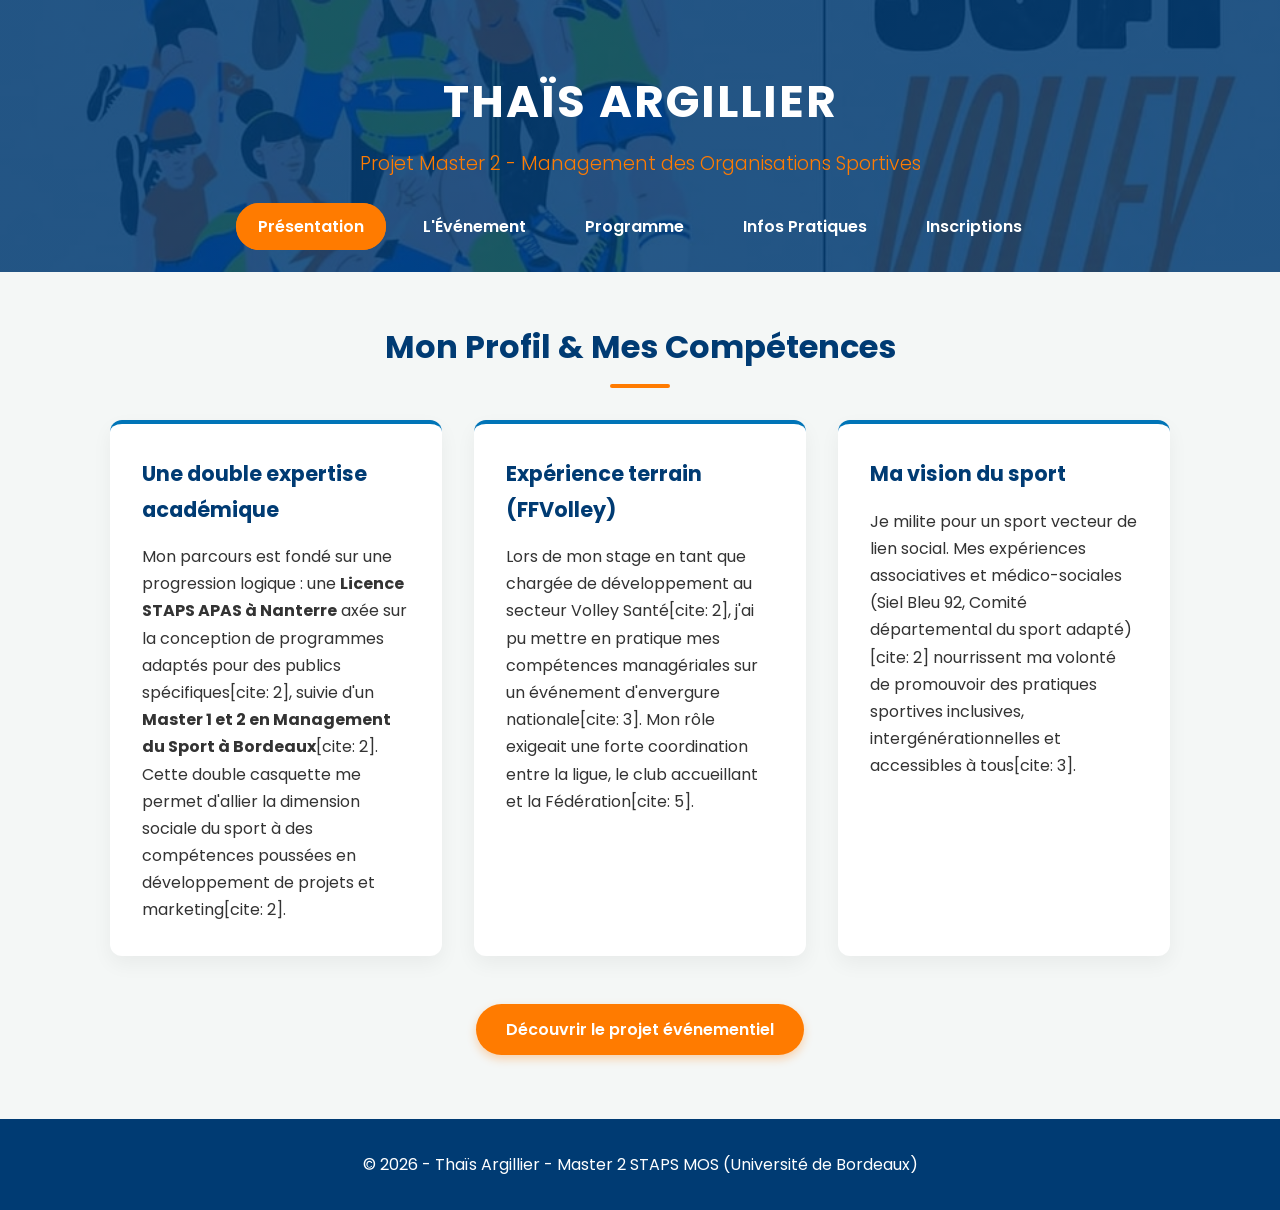
==== index.html @ 85fd7bfa "Add files via upload" ====
<!DOCTYPE html>
<html lang="fr">
<head>
    <meta charset="UTF-8">
    <meta name="viewport" content="width=device-width, initial-scale=1.0">
    <title>Thaïs Argillier - Management du Sport</title>
    <link rel="stylesheet" href="style.css">
</head>
<body>
    <header>
        <h1>Thaïs Argillier</h1>
        <h2>Projet Master 2 - Management des Organisations Sportives</h2>
        <nav>
            <ul>
                <li><a href="index.html" class="active">Présentation</a></li>
                <li><a href="description.html">L'Événement</a></li>
                <li><a href="programme.html">Programme</a></li>
                <li><a href="infos.html">Infos Pratiques</a></li>
                <li><a href="inscription.html">Inscriptions</a></li>
            </ul>
        </nav>
    </header>

    <main>
        <h2 class="section-title">Mon Profil & Mes Compétences</h2>
        
        <div class="grid-3">
            <div class="card">
                <h3>Une double expertise académique</h3>
                <p>Mon parcours est fondé sur une progression logique : une <strong>Licence STAPS APAS à Nanterre</strong> axée sur la conception de programmes adaptés pour des publics spécifiques[cite: 2], suivie d'un <strong>Master 1 et 2 en Management du Sport à Bordeaux</strong>[cite: 2]. Cette double casquette me permet d'allier la dimension sociale du sport à des compétences poussées en développement de projets et marketing[cite: 2].</p>
            </div>
            
            <div class="card">
                <h3>Expérience terrain (FFVolley)</h3>
                <p>Lors de mon stage en tant que chargée de développement au secteur Volley Santé[cite: 2], j'ai pu mettre en pratique mes compétences managériales sur un événement d'envergure nationale[cite: 3]. Mon rôle exigeait une forte coordination entre la ligue, le club accueillant et la Fédération[cite: 5].</p>
            </div>
            
            <div class="card">
                <h3>Ma vision du sport</h3>
                <p>Je milite pour un sport vecteur de lien social. Mes expériences associatives et médico-sociales (Siel Bleu 92, Comité départemental du sport adapté)[cite: 2] nourrissent ma volonté de promouvoir des pratiques sportives inclusives, intergénérationnelles et accessibles à tous[cite: 3].</p>
            </div>
        </div>

        <div class="cta-container">
            <a href="description.html" class="btn">Découvrir le projet événementiel</a>
        </div>
    </main>

    <footer>
        <p>&copy; 2026 - Thaïs Argillier - Master 2 STAPS MOS (Université de Bordeaux)</p>
    </footer>
</body>
</html>
---- style.css ----
@import url('https://fonts.googleapis.com/css2?family=Poppins:wght@300;400;600;700&display=swap');

:root {
    --primary-blue: #003B73;
    --secondary-blue: #0074B7;
    --accent-orange: #FF7B00;
    --bg-light: #F4F7F6;
    --text-dark: #333333;
    --white: #FFFFFF;
}

* {
    margin: 0;
    padding: 0;
    box-sizing: border-box;
}

body {
    font-family: 'Poppins', sans-serif;
    background-color: var(--bg-light);
    color: var(--text-dark);
    line-height: 1.7;
}

/* Header Banderole avec image */
header {
    background: linear-gradient(rgba(0, 59, 115, 0.85), rgba(0, 59, 115, 0.85)), url('images/affiche%20challenge.jpg') center/cover no-repeat;
    color: var(--white);
    padding: 4rem 2rem 2rem 2rem;
    text-align: center;
}

header h1 {
    font-size: 2.8rem;
    font-weight: 700;
    margin-bottom: 0.5rem;
    text-transform: uppercase;
    letter-spacing: 2px;
}

header h2 {
    font-size: 1.2rem;
    font-weight: 300;
    color: var(--accent-orange);
}

/* Menu de navigation */
nav {
    margin-top: 2rem;
}

nav ul {
    list-style: none;
    display: flex;
    justify-content: center;
    gap: 15px;
    flex-wrap: wrap;
}

nav ul li a {
    color: var(--white);
    text-decoration: none;
    padding: 10px 20px;
    font-weight: 600;
    border-radius: 25px;
    border: 2px solid transparent;
    transition: all 0.3s ease;
}

nav ul li a:hover, nav ul li a.active {
    background-color: var(--accent-orange);
    border-color: var(--accent-orange);
}

/* Conteneur principal et structure en colonnes */
main {
    max-width: 1100px;
    margin: 3rem auto;
    padding: 0 20px;
}

.section-title {
    text-align: center;
    color: var(--primary-blue);
    font-size: 2rem;
    margin-bottom: 2rem;
    position: relative;
}

.section-title::after {
    content: '';
    width: 60px;
    height: 4px;
    background-color: var(--accent-orange);
    display: block;
    margin: 10px auto 0;
    border-radius: 2px;
}

/* Grilles CSS pour les colonnes */
.grid-2, .grid-3 {
    display: grid;
    gap: 2rem;
    margin-bottom: 3rem;
}

.grid-2 { grid-template-columns: repeat(auto-fit, minmax(400px, 1fr)); }
.grid-3 { grid-template-columns: repeat(auto-fit, minmax(300px, 1fr)); }

/* Design des cartes (Cards) */
.card {
    background: var(--white);
    padding: 2rem;
    border-radius: 12px;
    box-shadow: 0 8px 20px rgba(0,0,0,0.05);
    transition: transform 0.3s ease;
    border-top: 4px solid var(--secondary-blue);
}

.card:hover {
    transform: translateY(-5px);
    box-shadow: 0 12px 25px rgba(0,0,0,0.1);
}

.card h3 {
    color: var(--primary-blue);
    margin-bottom: 1rem;
    font-size: 1.3rem;
}

/* Boutons (Liens entre pages) */
.cta-container {
    text-align: center;
    margin: 3rem 0;
}

.btn {
    display: inline-block;
    background-color: var(--accent-orange);
    color: var(--white);
    padding: 12px 30px;
    text-decoration: none;
    font-weight: 600;
    border-radius: 30px;
    transition: background 0.3s ease, transform 0.2s ease;
    box-shadow: 0 4px 10px rgba(255, 123, 0, 0.3);
}

.btn:hover {
    background-color: #e66a00;
    transform: scale(1.05);
}

/* Images */
.img-fluid {
    max-width: 100%;
    height: auto;
    border-radius: 12px;
    box-shadow: 0 5px 15px rgba(0,0,0,0.1);
}

/* Formulaire */
form.card {
    max-width: 700px;
    margin: 0 auto;
}

.form-group {
    margin-bottom: 1.5rem;
}

.form-group label {
    display: block;
    font-weight: 600;
    margin-bottom: 0.5rem;
    color: var(--primary-blue);
}

.form-group input, .form-group select {
    width: 100%;
    padding: 12px;
    border: 1px solid #ccc;
    border-radius: 6px;
    font-family: inherit;
}

.form-group input:focus {
    outline: none;
    border-color: var(--secondary-blue);
    box-shadow: 0 0 5px rgba(0, 116, 183, 0.3);
}

button[type="submit"] {
    border: none;
    cursor: pointer;
    width: 100%;
    font-size: 1.1rem;
}

/* Footer */
footer {
    background-color: var(--primary-blue);
    color: var(--white);
    text-align: center;
    padding: 2rem;
    margin-top: 4rem;
}
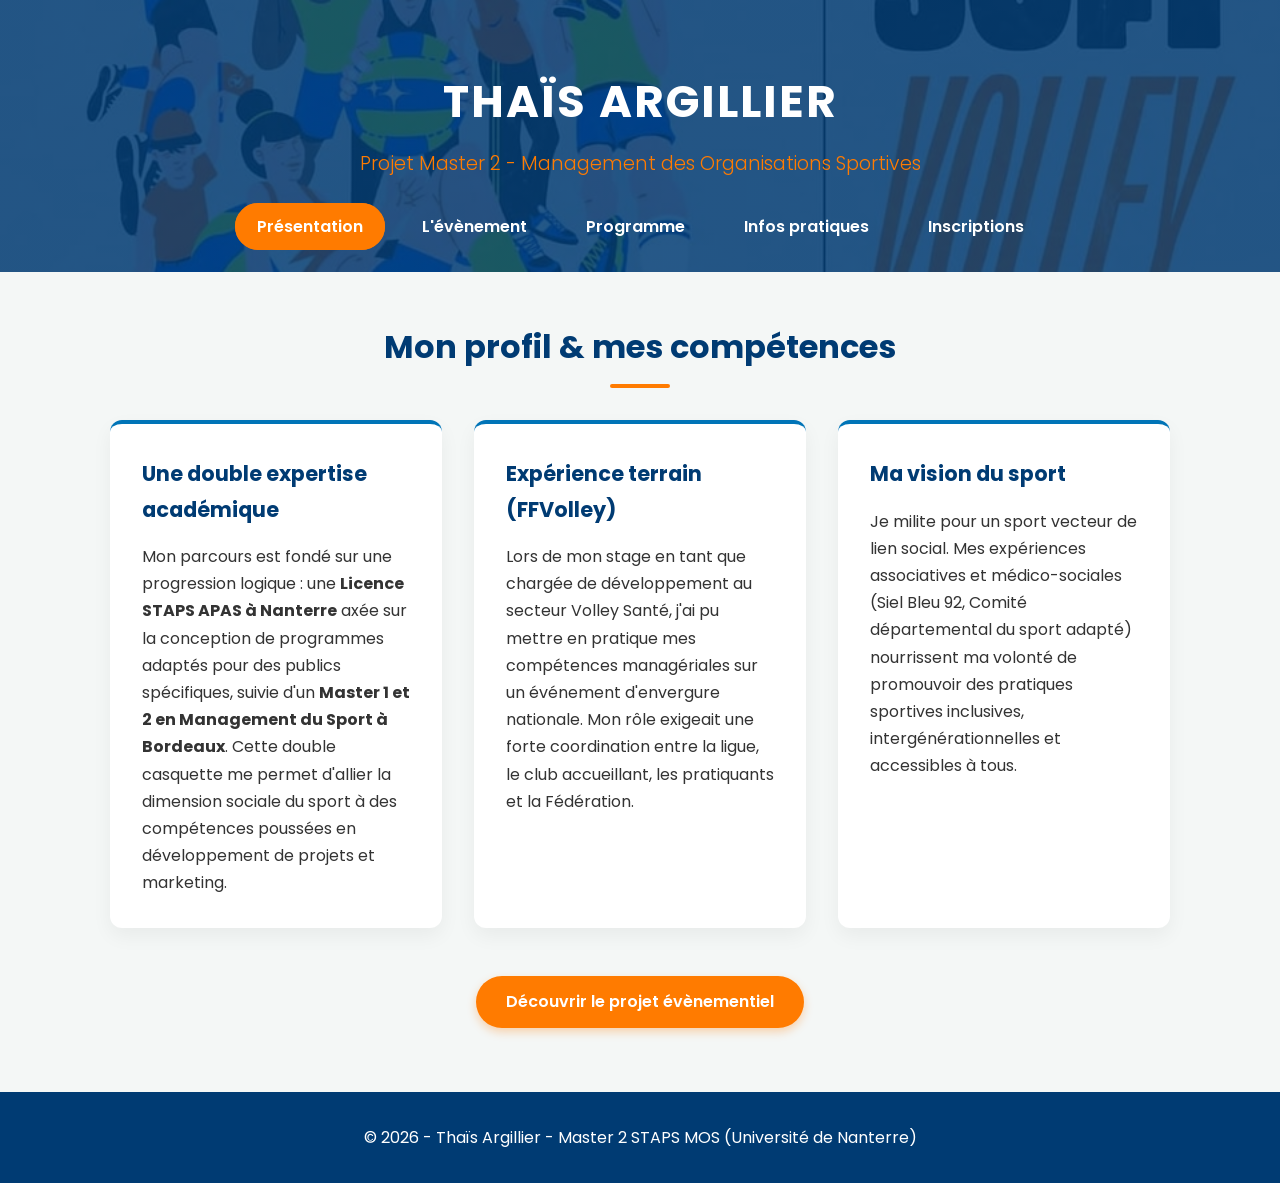
==== commit 8dd1d724: "Add files via upload" ====
--- a/index.html
+++ b/index.html
@@ -13,41 +13,41 @@
         <nav>
             <ul>
                 <li><a href="index.html" class="active">Présentation</a></li>
-                <li><a href="description.html">L'Événement</a></li>
+                <li><a href="description.html">L'évènement</a></li>
                 <li><a href="programme.html">Programme</a></li>
-                <li><a href="infos.html">Infos Pratiques</a></li>
+                <li><a href="infos.html">Infos pratiques</a></li>
                 <li><a href="inscription.html">Inscriptions</a></li>
             </ul>
         </nav>
     </header>
 
     <main>
-        <h2 class="section-title">Mon Profil & Mes Compétences</h2>
+        <h2 class="section-title">Mon profil & mes compétences</h2>
         
         <div class="grid-3">
             <div class="card">
                 <h3>Une double expertise académique</h3>
-                <p>Mon parcours est fondé sur une progression logique : une <strong>Licence STAPS APAS à Nanterre</strong> axée sur la conception de programmes adaptés pour des publics spécifiques[cite: 2], suivie d'un <strong>Master 1 et 2 en Management du Sport à Bordeaux</strong>[cite: 2]. Cette double casquette me permet d'allier la dimension sociale du sport à des compétences poussées en développement de projets et marketing[cite: 2].</p>
+                <p>Mon parcours est fondé sur une progression logique : une <strong>Licence STAPS APAS à Nanterre</strong> axée sur la conception de programmes adaptés pour des publics spécifiques, suivie d'un <strong>Master 1 et 2 en Management du Sport à Bordeaux</strong>. Cette double casquette me permet d'allier la dimension sociale du sport à des compétences poussées en développement de projets et marketing.</p>
             </div>
             
             <div class="card">
                 <h3>Expérience terrain (FFVolley)</h3>
-                <p>Lors de mon stage en tant que chargée de développement au secteur Volley Santé[cite: 2], j'ai pu mettre en pratique mes compétences managériales sur un événement d'envergure nationale[cite: 3]. Mon rôle exigeait une forte coordination entre la ligue, le club accueillant et la Fédération[cite: 5].</p>
+                <p>Lors de mon stage en tant que chargée de développement au secteur Volley Santé, j'ai pu mettre en pratique mes compétences managériales sur un événement d'envergure nationale. Mon rôle exigeait une forte coordination entre la ligue, le club accueillant, les pratiquants et la Fédération.</p>
             </div>
             
             <div class="card">
                 <h3>Ma vision du sport</h3>
-                <p>Je milite pour un sport vecteur de lien social. Mes expériences associatives et médico-sociales (Siel Bleu 92, Comité départemental du sport adapté)[cite: 2] nourrissent ma volonté de promouvoir des pratiques sportives inclusives, intergénérationnelles et accessibles à tous[cite: 3].</p>
+                <p>Je milite pour un sport vecteur de lien social. Mes expériences associatives et médico-sociales (Siel Bleu 92, Comité départemental du sport adapté) nourrissent ma volonté de promouvoir des pratiques sportives inclusives, intergénérationnelles et accessibles à tous.</p>
             </div>
         </div>
 
         <div class="cta-container">
-            <a href="description.html" class="btn">Découvrir le projet événementiel</a>
+            <a href="description.html" class="btn">Découvrir le projet évènementiel</a>
         </div>
     </main>
 
     <footer>
-        <p>&copy; 2026 - Thaïs Argillier - Master 2 STAPS MOS (Université de Bordeaux)</p>
+        <p>&copy; 2026 - Thaïs Argillier - Master 2 STAPS MOS (Université de Nanterre)</p>
     </footer>
 </body>
 </html>
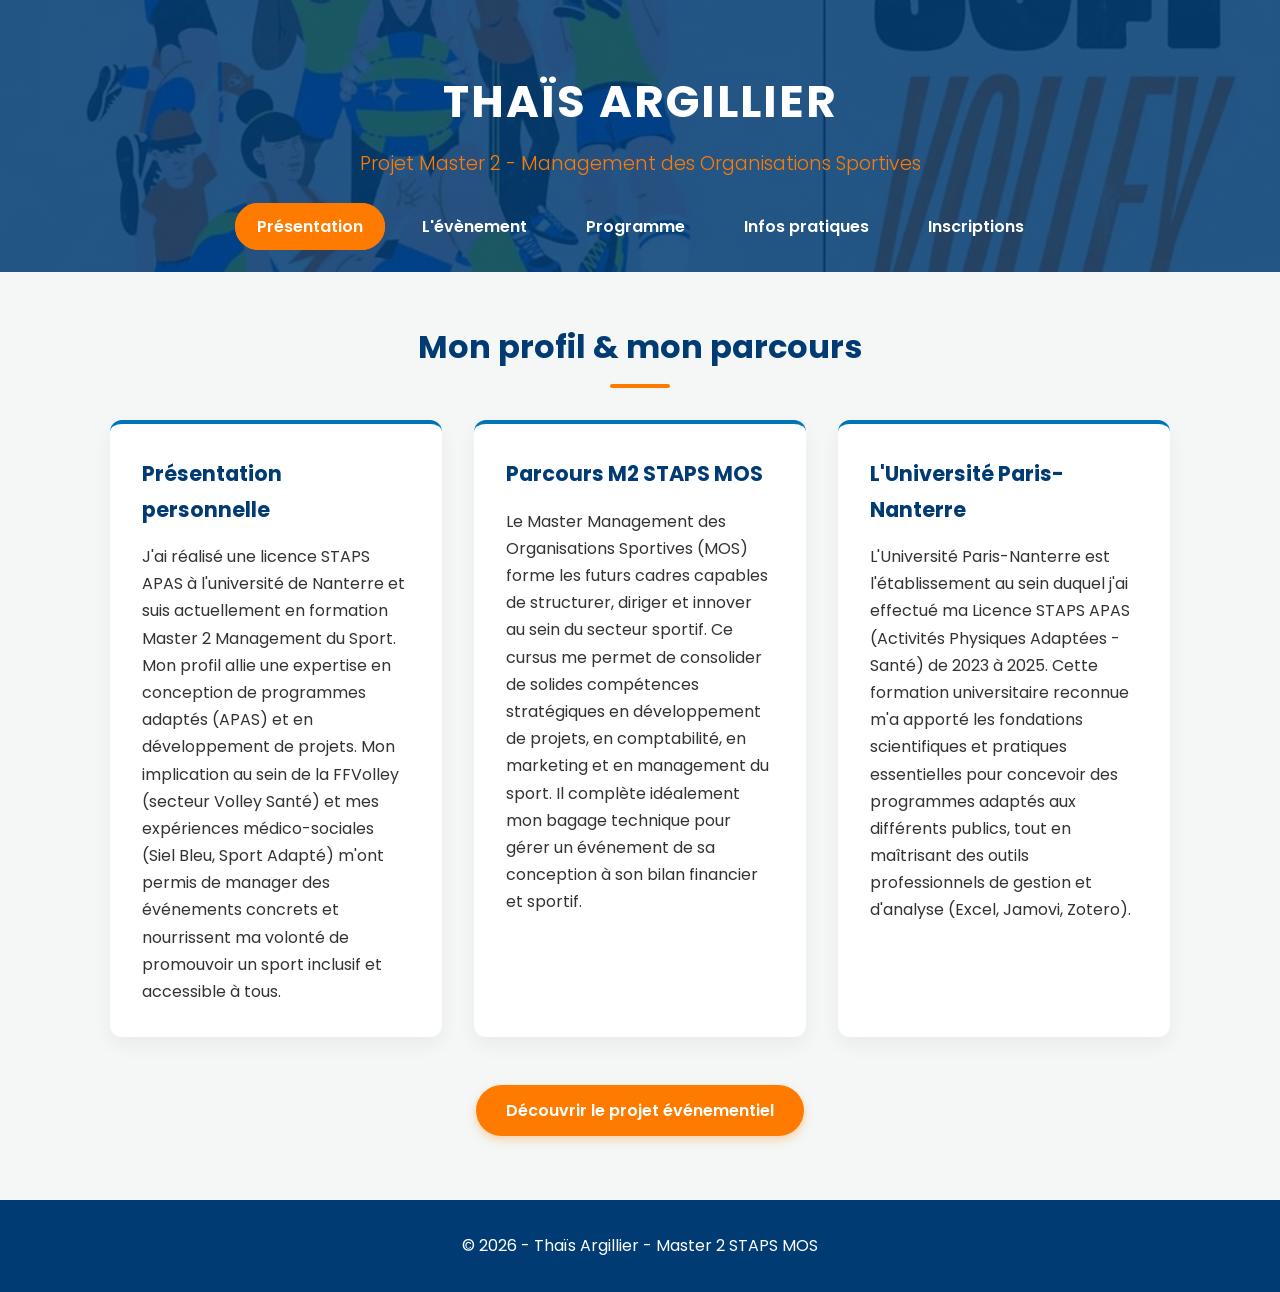
==== commit 61c1e7a2: "Add files via upload" ====
--- a/index.html
+++ b/index.html
@@ -22,32 +22,35 @@
     </header>
 
     <main>
-        <h2 class="section-title">Mon profil & mes compétences</h2>
+        <h2 class="section-title">Mon profil & mon parcours</h2>
         
         <div class="grid-3">
+            <!-- Colonne 1 : Présentation personnelle regroupée -->
             <div class="card">
-                <h3>Une double expertise académique</h3>
-                <p>Mon parcours est fondé sur une progression logique : une <strong>Licence STAPS APAS à Nanterre</strong> axée sur la conception de programmes adaptés pour des publics spécifiques, suivie d'un <strong>Master 1 et 2 en Management du Sport à Bordeaux</strong>. Cette double casquette me permet d'allier la dimension sociale du sport à des compétences poussées en développement de projets et marketing.</p>
+                <h3>Présentation personnelle</h3>
+                <p>J'ai réalisé une licence STAPS APAS à l'université de Nanterre et suis actuellement en formation Master 2 Management du Sport. Mon profil allie une expertise en conception de programmes adaptés (APAS) et en développement de projets. Mon implication au sein de la FFVolley (secteur Volley Santé) et mes expériences médico-sociales (Siel Bleu, Sport Adapté) m'ont permis de manager des événements concrets et nourrissent ma volonté de promouvoir un sport inclusif et accessible à tous.</p>
             </div>
             
+            <!-- Colonne 2 : Parcours M2 STAPS MOS -->
             <div class="card">
-                <h3>Expérience terrain (FFVolley)</h3>
-                <p>Lors de mon stage en tant que chargée de développement au secteur Volley Santé, j'ai pu mettre en pratique mes compétences managériales sur un événement d'envergure nationale. Mon rôle exigeait une forte coordination entre la ligue, le club accueillant, les pratiquants et la Fédération.</p>
+                <h3>Parcours M2 STAPS MOS</h3>
+                <p>Le Master Management des Organisations Sportives (MOS) forme les futurs cadres capables de structurer, diriger et innover au sein du secteur sportif. Ce cursus me permet de consolider de solides compétences stratégiques en développement de projets, en comptabilité, en marketing et en management du sport. Il complète idéalement mon bagage technique pour gérer un événement de sa conception à son bilan financier et sportif.</p>
             </div>
             
+            <!-- Colonne 3 : Université Paris-Nanterre -->
             <div class="card">
-                <h3>Ma vision du sport</h3>
-                <p>Je milite pour un sport vecteur de lien social. Mes expériences associatives et médico-sociales (Siel Bleu 92, Comité départemental du sport adapté) nourrissent ma volonté de promouvoir des pratiques sportives inclusives, intergénérationnelles et accessibles à tous.</p>
+                <h3>L'Université Paris-Nanterre</h3>
+                <p>L'Université Paris-Nanterre est l'établissement au sein duquel j'ai effectué ma Licence STAPS APAS (Activités Physiques Adaptées - Santé) de 2023 à 2025. Cette formation universitaire reconnue m'a apporté les fondations scientifiques et pratiques essentielles pour concevoir des programmes adaptés aux différents publics, tout en maîtrisant des outils professionnels de gestion et d'analyse (Excel, Jamovi, Zotero).</p>
             </div>
         </div>
 
         <div class="cta-container">
-            <a href="description.html" class="btn">Découvrir le projet évènementiel</a>
+            <a href="description.html" class="btn">Découvrir le projet événementiel</a>
         </div>
     </main>
 
     <footer>
-        <p>&copy; 2026 - Thaïs Argillier - Master 2 STAPS MOS (Université de Nanterre)</p>
+        <p>&copy; 2026 - Thaïs Argillier - Master 2 STAPS MOS</p>
     </footer>
 </body>
 </html>
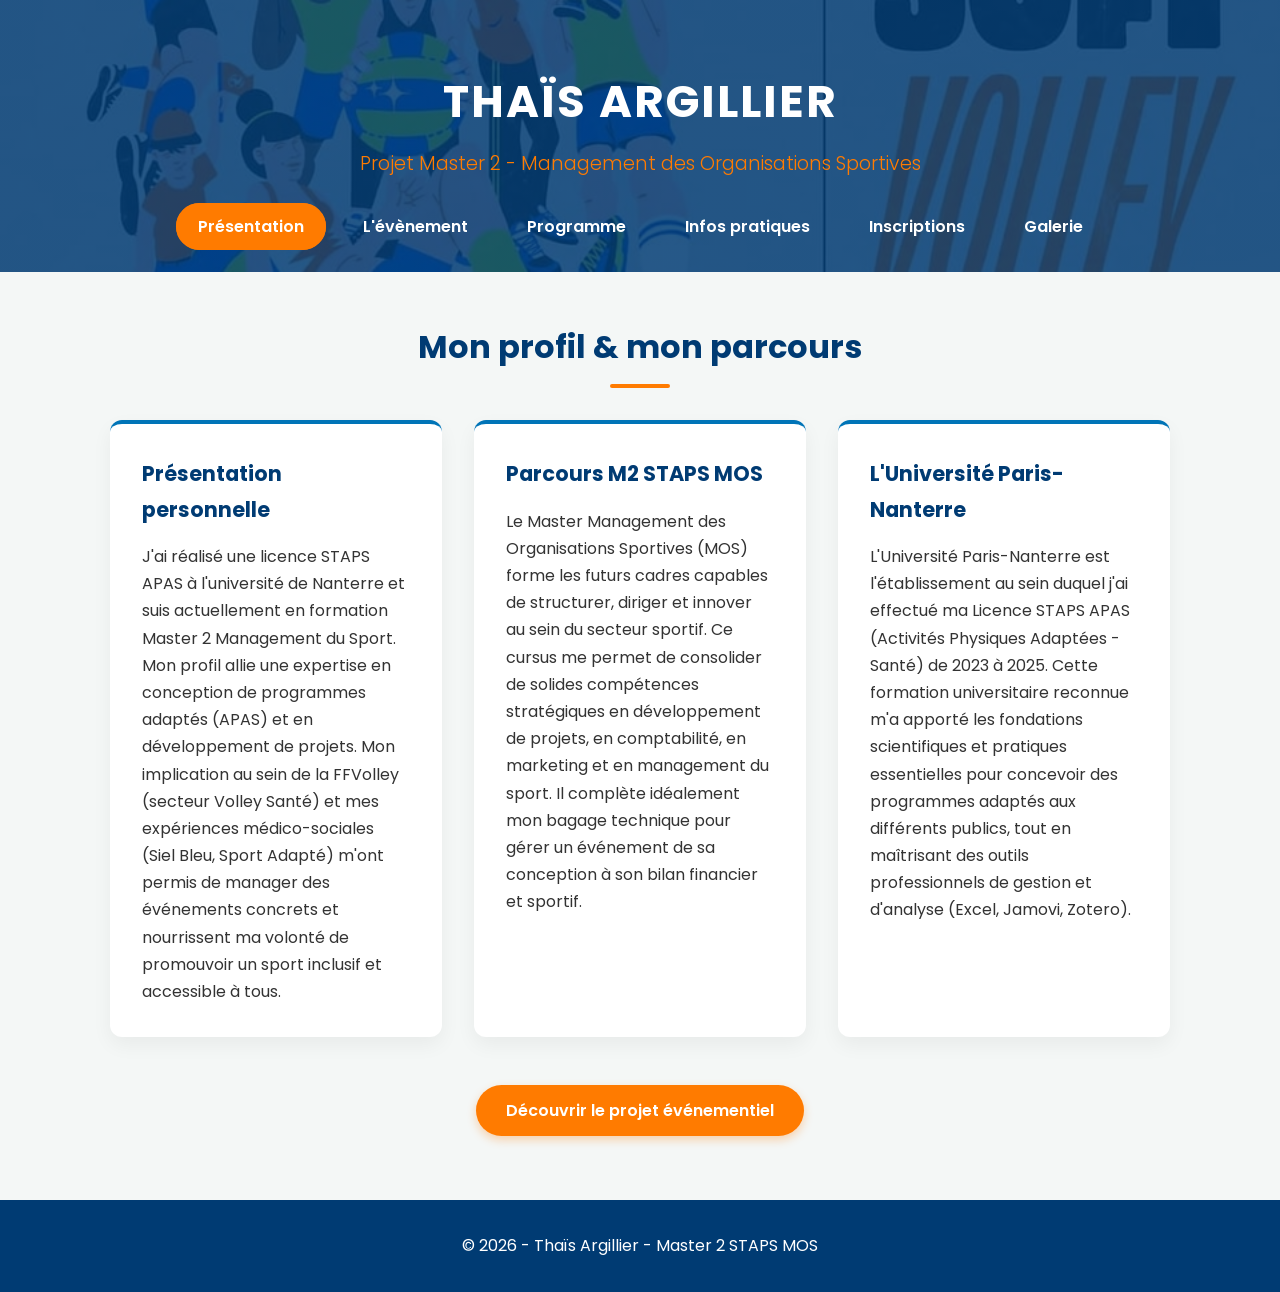
==== commit 90d51226: "Add files via upload" ====
--- a/index.html
+++ b/index.html
@@ -17,6 +17,7 @@
                 <li><a href="programme.html">Programme</a></li>
                 <li><a href="infos.html">Infos pratiques</a></li>
                 <li><a href="inscription.html">Inscriptions</a></li>
+                <li><a href="galerie.html">Galerie</a></li>
             </ul>
         </nav>
     </header>
--- a/style.css
+++ b/style.css
@@ -204,4 +204,27 @@
     text-align: center;
     padding: 2rem;
     margin-top: 4rem;
+}
+
+/* Grille pour la page Galerie */
+.gallery-grid {
+    display: grid;
+    grid-template-columns: repeat(auto-fit, minmax(300px, 1fr));
+    gap: 1.5rem;
+    margin-top: 2rem;
+}
+
+.gallery-grid img {
+    width: 100%;
+    height: 280px;
+    object-fit: cover; /* Recadre l'image proprement sans la déformer */
+    border-radius: 12px;
+    box-shadow: 0 5px 15px rgba(0,0,0,0.1);
+    transition: transform 0.3s ease;
+    margin: 0; 
+}
+
+.gallery-grid img:hover {
+    transform: scale(1.05);
+    box-shadow: 0 10px 20px rgba(0,0,0,0.2);
 }
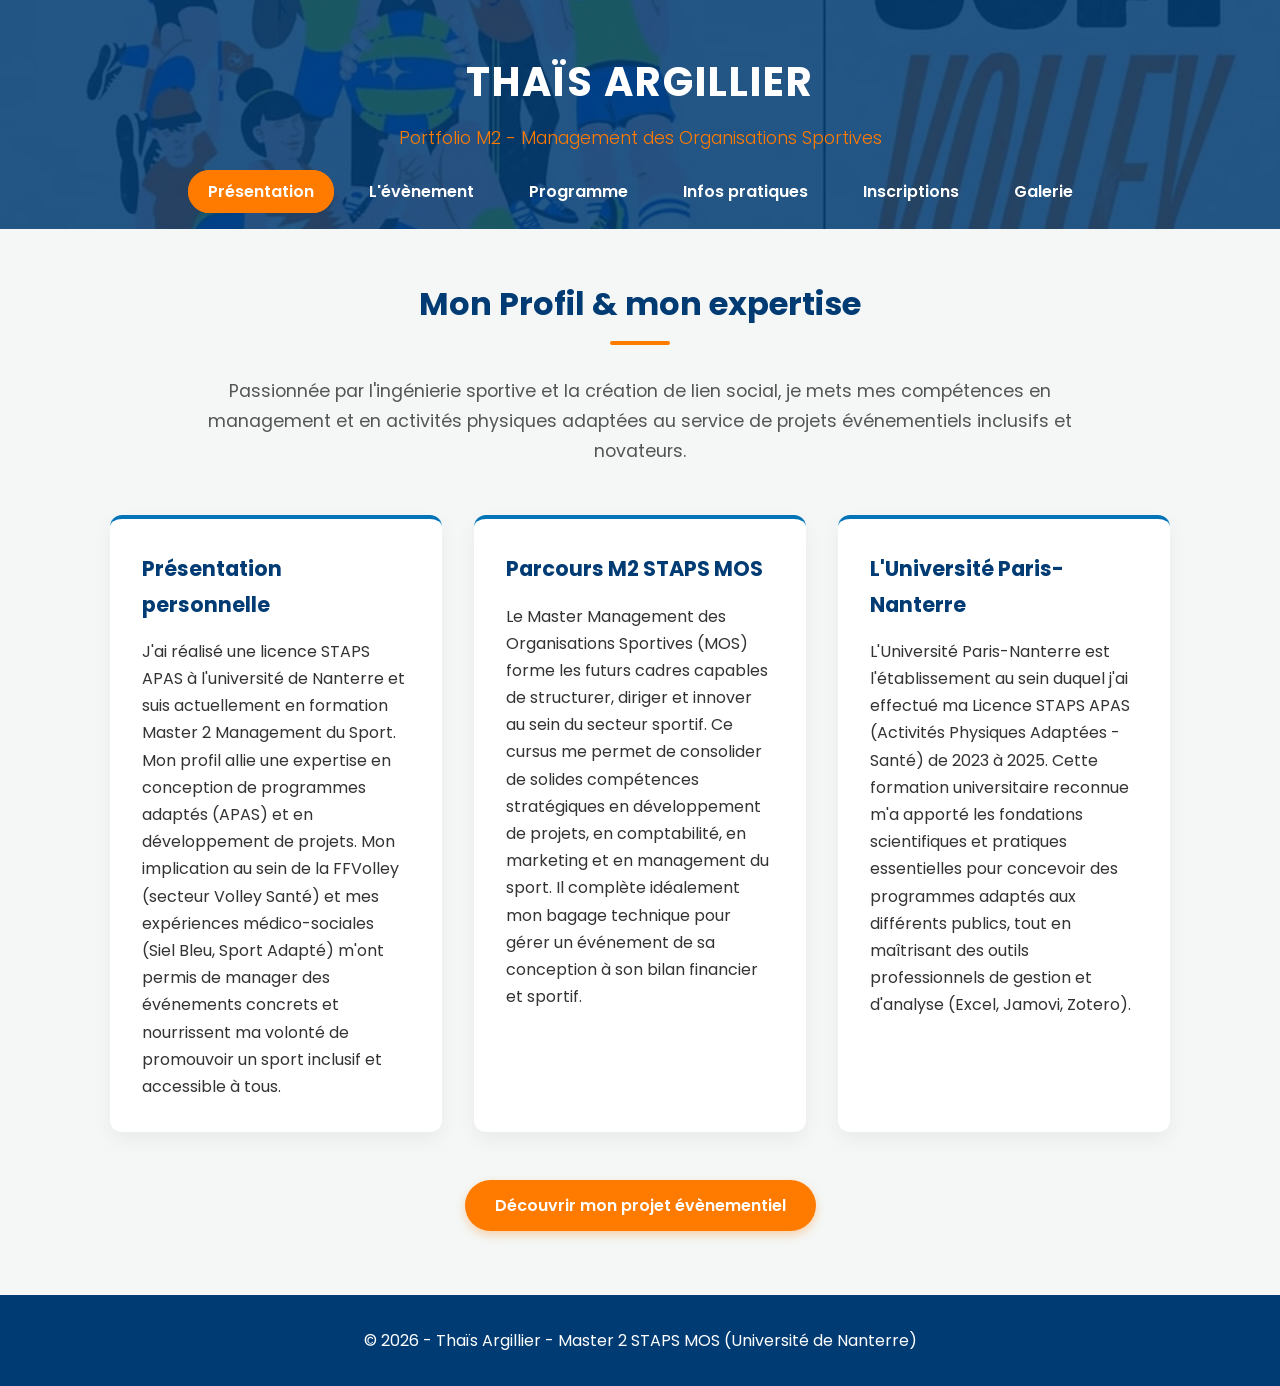
==== commit a67abb2e: "Add files via upload" ====
--- a/index.html
+++ b/index.html
@@ -9,7 +9,7 @@
 <body>
     <header>
         <h1>Thaïs Argillier</h1>
-        <h2>Projet Master 2 - Management des Organisations Sportives</h2>
+        <h2>Portfolio M2 - Management des Organisations Sportives</h2>
         <nav>
             <ul>
                 <li><a href="index.html" class="active">Présentation</a></li>
@@ -23,22 +23,20 @@
     </header>
 
     <main>
-        <h2 class="section-title">Mon profil & mon parcours</h2>
+        <h2 class="section-title">Mon Profil & mon expertise</h2>
+        <p class="intro-text">Passionnée par l'ingénierie sportive et la création de lien social, je mets mes compétences en management et en activités physiques adaptées au service de projets événementiels inclusifs et novateurs.</p>
         
         <div class="grid-3">
-            <!-- Colonne 1 : Présentation personnelle regroupée -->
             <div class="card">
                 <h3>Présentation personnelle</h3>
                 <p>J'ai réalisé une licence STAPS APAS à l'université de Nanterre et suis actuellement en formation Master 2 Management du Sport. Mon profil allie une expertise en conception de programmes adaptés (APAS) et en développement de projets. Mon implication au sein de la FFVolley (secteur Volley Santé) et mes expériences médico-sociales (Siel Bleu, Sport Adapté) m'ont permis de manager des événements concrets et nourrissent ma volonté de promouvoir un sport inclusif et accessible à tous.</p>
             </div>
             
-            <!-- Colonne 2 : Parcours M2 STAPS MOS -->
             <div class="card">
                 <h3>Parcours M2 STAPS MOS</h3>
                 <p>Le Master Management des Organisations Sportives (MOS) forme les futurs cadres capables de structurer, diriger et innover au sein du secteur sportif. Ce cursus me permet de consolider de solides compétences stratégiques en développement de projets, en comptabilité, en marketing et en management du sport. Il complète idéalement mon bagage technique pour gérer un événement de sa conception à son bilan financier et sportif.</p>
             </div>
             
-            <!-- Colonne 3 : Université Paris-Nanterre -->
             <div class="card">
                 <h3>L'Université Paris-Nanterre</h3>
                 <p>L'Université Paris-Nanterre est l'établissement au sein duquel j'ai effectué ma Licence STAPS APAS (Activités Physiques Adaptées - Santé) de 2023 à 2025. Cette formation universitaire reconnue m'a apporté les fondations scientifiques et pratiques essentielles pour concevoir des programmes adaptés aux différents publics, tout en maîtrisant des outils professionnels de gestion et d'analyse (Excel, Jamovi, Zotero).</p>
@@ -46,12 +44,12 @@
         </div>
 
         <div class="cta-container">
-            <a href="description.html" class="btn">Découvrir le projet événementiel</a>
+            <a href="description.html" class="btn">Découvrir mon projet évènementiel</a>
         </div>
     </main>
 
     <footer>
-        <p>&copy; 2026 - Thaïs Argillier - Master 2 STAPS MOS</p>
+        <p>&copy; 2026 - Thaïs Argillier - Master 2 STAPS MOS (Université de Nanterre)</p>
     </footer>
 </body>
 </html>
--- a/style.css
+++ b/style.css
@@ -22,16 +22,16 @@
     line-height: 1.7;
 }
 
-/* Header Banderole avec image */
+/* Header */
 header {
     background: linear-gradient(rgba(0, 59, 115, 0.85), rgba(0, 59, 115, 0.85)), url('images/affiche%20challenge.jpg') center/cover no-repeat;
     color: var(--white);
-    padding: 4rem 2rem 2rem 2rem;
+    padding: 3rem 2rem 1.5rem 2rem;
     text-align: center;
 }
 
 header h1 {
-    font-size: 2.8rem;
+    font-size: 2.5rem;
     font-weight: 700;
     margin-bottom: 0.5rem;
     text-transform: uppercase;
@@ -39,16 +39,13 @@
 }
 
 header h2 {
-    font-size: 1.2rem;
+    font-size: 1.1rem;
     font-weight: 300;
     color: var(--accent-orange);
 }
 
-/* Menu de navigation */
-nav {
-    margin-top: 2rem;
-}
-
+/* Menu */
+nav { margin-top: 1.5rem; }
 nav ul {
     list-style: none;
     display: flex;
@@ -56,23 +53,21 @@
     gap: 15px;
     flex-wrap: wrap;
 }
-
 nav ul li a {
     color: var(--white);
     text-decoration: none;
-    padding: 10px 20px;
+    padding: 8px 18px;
     font-weight: 600;
     border-radius: 25px;
     border: 2px solid transparent;
     transition: all 0.3s ease;
 }
-
 nav ul li a:hover, nav ul li a.active {
     background-color: var(--accent-orange);
     border-color: var(--accent-orange);
 }
 
-/* Conteneur principal et structure en colonnes */
+/* Structure principale */
 main {
     max-width: 1100px;
     margin: 3rem auto;
@@ -83,31 +78,39 @@
     text-align: center;
     color: var(--primary-blue);
     font-size: 2rem;
-    margin-bottom: 2rem;
+    margin-bottom: 1.5rem;
     position: relative;
 }
-
 .section-title::after {
     content: '';
     width: 60px;
     height: 4px;
     background-color: var(--accent-orange);
     display: block;
-    margin: 10px auto 0;
+    margin: 10px auto 2rem;
     border-radius: 2px;
 }
 
-/* Grilles CSS pour les colonnes */
-.grid-2, .grid-3 {
+/* Texte enrichi */
+.intro-text {
+    text-align: center;
+    max-width: 900px;
+    margin: 0 auto 3rem auto;
+    font-size: 1.1rem;
+    color: #555;
+}
+
+/* Grilles */
+.grid-2, .grid-3, .grid-4 {
     display: grid;
     gap: 2rem;
     margin-bottom: 3rem;
 }
-
 .grid-2 { grid-template-columns: repeat(auto-fit, minmax(400px, 1fr)); }
 .grid-3 { grid-template-columns: repeat(auto-fit, minmax(300px, 1fr)); }
-
-/* Design des cartes (Cards) */
+.grid-4 { grid-template-columns: repeat(auto-fit, minmax(200px, 1fr)); }
+
+/* Cartes (Cards) */
 .card {
     background: var(--white);
     padding: 2rem;
@@ -116,24 +119,132 @@
     transition: transform 0.3s ease;
     border-top: 4px solid var(--secondary-blue);
 }
-
 .card:hover {
     transform: translateY(-5px);
     box-shadow: 0 12px 25px rgba(0,0,0,0.1);
 }
-
 .card h3 {
     color: var(--primary-blue);
     margin-bottom: 1rem;
     font-size: 1.3rem;
 }
 
-/* Boutons (Liens entre pages) */
-.cta-container {
-    text-align: center;
-    margin: 3rem 0;
-}
-
+/* Images ajustées (Visibles en entier) */
+.img-container {
+    text-align: center;
+    margin: 2rem 0;
+    background: #fff;
+    padding: 1rem;
+    border-radius: 12px;
+    box-shadow: 0 5px 15px rgba(0,0,0,0.05);
+}
+.img-fluid {
+    max-width: 100%;
+    max-height: 350px;
+    object-fit: contain; /* Empêche le rognage de l'image */
+    border-radius: 8px;
+}
+
+/* Galerie */
+.gallery-grid {
+    display: grid;
+    grid-template-columns: repeat(auto-fit, minmax(300px, 1fr));
+    gap: 1.5rem;
+    margin-top: 2rem;
+}
+.gallery-grid img {
+    width: 100%;
+    height: 250px;
+    object-fit: contain; /* L'image s'ajuste sans être coupée */
+    background: #fff;
+    padding: 10px;
+    border-radius: 12px;
+    box-shadow: 0 5px 15px rgba(0,0,0,0.08);
+    transition: transform 0.3s ease;
+}
+.gallery-grid img:hover {
+    transform: scale(1.05);
+}
+
+/* Partenaires */
+.partners-grid {
+    display: flex;
+    justify-content: center;
+    gap: 2rem;
+    flex-wrap: wrap;
+    margin-top: 2rem;
+}
+.partner-logo {
+    display: block;
+    background: var(--white);
+    padding: 1rem 2rem;
+    border-radius: 8px;
+    color: var(--primary-blue);
+    font-weight: bold;
+    text-decoration: none;
+    box-shadow: 0 4px 10px rgba(0,0,0,0.05);
+    border: 1px solid #eee;
+    transition: all 0.3s ease;
+}
+.partner-logo:hover {
+    border-color: var(--accent-orange);
+    color: var(--accent-orange);
+    transform: translateY(-3px);
+}
+
+/* Calendrier interactif (Accords HTML) */
+.calendar-day {
+    background: var(--white);
+    margin-bottom: 1rem;
+    border-radius: 8px;
+    box-shadow: 0 4px 10px rgba(0,0,0,0.05);
+    overflow: hidden;
+}
+.calendar-day summary {
+    background: var(--secondary-blue);
+    color: var(--white);
+    padding: 1rem 1.5rem;
+    font-size: 1.2rem;
+    font-weight: 600;
+    cursor: pointer;
+    list-style: none;
+    transition: background 0.3s ease;
+}
+.calendar-day summary:hover { background: var(--primary-blue); }
+.calendar-day summary::-webkit-details-marker { display: none; }
+.calendar-content {
+    padding: 1.5rem;
+    border-left: 4px solid var(--accent-orange);
+}
+.calendar-content ul {
+    list-style: none;
+}
+.calendar-content ul li {
+    margin-bottom: 0.8rem;
+    padding-bottom: 0.8rem;
+    border-bottom: 1px solid #eee;
+}
+
+/* Google Maps */
+.map-responsive {
+    overflow: hidden;
+    padding-bottom: 45%;
+    position: relative;
+    height: 0;
+    border-radius: 12px;
+    box-shadow: 0 5px 15px rgba(0,0,0,0.1);
+    margin: 2rem 0;
+}
+.map-responsive iframe {
+    left: 0;
+    top: 0;
+    height: 100%;
+    width: 100%;
+    position: absolute;
+}
+
+/* Boutons */
+.cta-container { text-align: center; margin: 3rem 0; }
 .btn {
     display: inline-block;
     background-color: var(--accent-orange);
@@ -145,86 +256,23 @@
     transition: background 0.3s ease, transform 0.2s ease;
     box-shadow: 0 4px 10px rgba(255, 123, 0, 0.3);
 }
-
-.btn:hover {
-    background-color: #e66a00;
-    transform: scale(1.05);
-}
-
-/* Images */
-.img-fluid {
-    max-width: 100%;
-    height: auto;
-    border-radius: 12px;
-    box-shadow: 0 5px 15px rgba(0,0,0,0.1);
-}
+.btn:hover { background-color: #e66a00; transform: scale(1.05); }
 
 /* Formulaire */
-form.card {
-    max-width: 700px;
-    margin: 0 auto;
-}
-
-.form-group {
-    margin-bottom: 1.5rem;
-}
-
-.form-group label {
-    display: block;
-    font-weight: 600;
-    margin-bottom: 0.5rem;
-    color: var(--primary-blue);
-}
-
-.form-group input, .form-group select {
-    width: 100%;
-    padding: 12px;
-    border: 1px solid #ccc;
-    border-radius: 6px;
-    font-family: inherit;
-}
-
-.form-group input:focus {
-    outline: none;
-    border-color: var(--secondary-blue);
-    box-shadow: 0 0 5px rgba(0, 116, 183, 0.3);
-}
-
+form.card { max-width: 700px; margin: 0 auto; }
+.form-group { margin-bottom: 1.5rem; }
+.form-group label { display: block; font-weight: 600; margin-bottom: 0.5rem; color: var(--primary-blue); }
+.form-group input, .form-group select { width: 100%; padding: 12px; border: 1px solid #ccc; border-radius: 6px; font-family: inherit; }
 button[type="submit"] {
     border: none;
     cursor: pointer;
     width: 100%;
     font-size: 1.1rem;
-}
-
-/* Footer */
-footer {
+    padding: 15px;
     background-color: var(--primary-blue);
-    color: var(--white);
-    text-align: center;
-    padding: 2rem;
-    margin-top: 4rem;
-}
-
-/* Grille pour la page Galerie */
-.gallery-grid {
-    display: grid;
-    grid-template-columns: repeat(auto-fit, minmax(300px, 1fr));
-    gap: 1.5rem;
-    margin-top: 2rem;
-}
-
-.gallery-grid img {
-    width: 100%;
-    height: 280px;
-    object-fit: cover; /* Recadre l'image proprement sans la déformer */
-    border-radius: 12px;
-    box-shadow: 0 5px 15px rgba(0,0,0,0.1);
-    transition: transform 0.3s ease;
-    margin: 0; 
-}
-
-.gallery-grid img:hover {
-    transform: scale(1.05);
-    box-shadow: 0 10px 20px rgba(0,0,0,0.2);
-}+    color: white;
+    border-radius: 8px;
+}
+button[type="submit"]:hover { background-color: var(--secondary-blue); }
+
+footer { background-color: var(--primary-blue); color: var(--white); text-align: center; padding: 2rem; margin-top: 4rem; }
